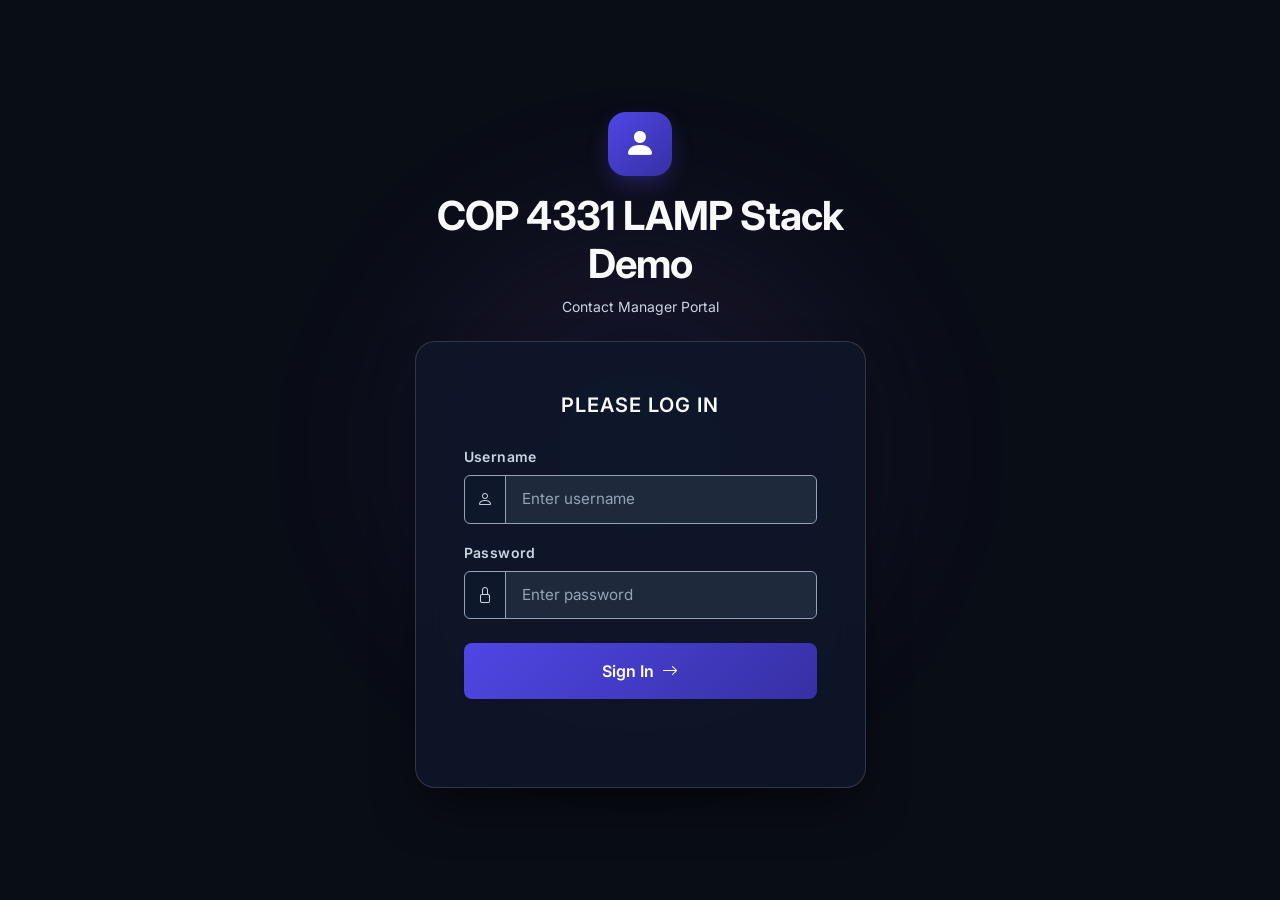
==== admin.html @ c9f76a24 "Added admin controls" ====
<!DOCTYPE html>
<html lang="en" data-bs-theme="dark">
<head>
    <meta charset="UTF-8">
    <meta name="viewport" content="width=device-width, initial-scale=1.0">
    <title>User Administration | COP 4331</title>
    <link rel="preconnect" href="https://fonts.googleapis.com">
    <link rel="preconnect" href="https://fonts.gstatic.com" crossorigin>
    <link href="https://fonts.googleapis.com/css2?family=Inter:wght@300;400;500;600;700&amp;display=swap" rel="stylesheet">
    <link href="https://cdn.jsdelivr.net/npm/bootstrap@5.3.3/dist/css/bootstrap.min.css" rel="stylesheet">
    <link href="https://cdn.jsdelivr.net/npm/bootstrap-icons@1.11.3/font/bootstrap-icons.min.css" rel="stylesheet">
    <link rel="alternate icon" href="favicon.ico">
    <link href="css/styles.css" rel="stylesheet">
    <script src="js/admin.js" defer></script>
</head>
<body class="py-4 py-md-5">
    <div class="background-glow"></div>
    <main class="container">
        <header class="d-flex flex-column flex-md-row align-items-center justify-content-between mb-4 pb-3 border-bottom border-secondary-subtle gap-3">
            <div class="d-flex align-items-center gap-3">
                <div class="app-icon-wrapper-sm"><i class="bi bi-shield-lock-fill"></i></div>
                <div>
                    <h1 id="title" class="h3 fw-bold mb-0">User Administration</h1>
                    <span class="small text-secondary-contrast">Signed in as <strong id="adminName"></strong></span>
                </div>
            </div>
            <div class="d-flex gap-2">
                <a href="contact.html" class="btn btn-outline-light btn-sm rounded-pill px-3">
                    <i class="bi bi-arrow-left me-1"></i> Contacts
                </a>
                <button id="adminLogout" type="button" class="btn btn-outline-danger btn-sm rounded-pill px-3">
                    <i class="bi bi-box-arrow-right me-1"></i> Log Out
                </button>
            </div>
        </header>

        <section class="card glass-card shadow-lg border-0 p-4 mb-4">
            <div class="card-body p-0">
                <h2 class="h5 fw-bold mb-3"><i class="bi bi-person-plus-fill text-primary me-2"></i>Create Administrator</h2>
                <form id="createAdminForm" class="row g-3">
                    <div class="col-12 col-md-6">
                        <label for="adminFirstName" class="form-label form-label-contrast">First name</label>
                        <input id="adminFirstName" class="form-control" maxlength="50" required>
                    </div>
                    <div class="col-12 col-md-6">
                        <label for="adminLastName" class="form-label form-label-contrast">Last name</label>
                        <input id="adminLastName" class="form-control" maxlength="50" required>
                    </div>
                    <div class="col-12 col-md-6">
                        <label for="adminUsername" class="form-label form-label-contrast">Username</label>
                        <input id="adminUsername" class="form-control" maxlength="50" autocomplete="off" required>
                    </div>
                    <div class="col-12 col-md-6">
                        <label for="adminPassword" class="form-label form-label-contrast">Temporary password</label>
                        <input id="adminPassword" type="password" class="form-control" minlength="8" autocomplete="new-password" required>
                    </div>
                    <div class="col-12 d-flex flex-column flex-sm-row align-items-sm-center gap-3">
                        <button type="submit" class="btn btn-success px-4">
                            <i class="bi bi-person-plus me-1"></i> Create Admin
                        </button>
                        <span id="adminResult" class="small fw-semibold" aria-live="polite"></span>
                    </div>
                </form>
            </div>
        </section>

        <section class="card glass-card shadow-lg border-0 p-4">
            <div class="card-body p-0">
                <h2 class="h5 fw-bold mb-3"><i class="bi bi-people-fill text-primary me-2"></i>Users</h2>
                <div class="table-responsive">
                    <table class="table table-dark table-hover align-middle mb-0">
                        <thead>
                            <tr>
                                <th scope="col">Name</th>
                                <th scope="col">Username</th>
                                <th scope="col">Role</th>
                                <th scope="col">Status</th>
                                <th scope="col">Actions</th>
                            </tr>
                        </thead>
                        <tbody id="userRows"></tbody>
                    </table>
                </div>
            </div>
        </section>
    </main>
</body>
</html>
---- css/styles.css ----
/* ============================================================
   WCAG 2.1 AA / AAA Compliant Modern Theme Styles
   ============================================================ */

:root {
    --app-font: 'Inter', system-ui, -apple-system, sans-serif;
    
    /* WCAG AA/AAA Compliant Palette Tokens */
    --bg-dark: #090d16;
    --bg-card: #0f172a;
    --bg-section: #1e293b;
    --bg-input: #1e293b;

    /* High Contrast Text Tokens */
    --text-primary: #f8fafc;       /* 17.8:1 contrast on card */
    --text-secondary: #cbd5e1;     /* 12.0:1 contrast on card / 9.8:1 on section */
    --text-muted: #94a3b8;         /* 5.7:1 contrast on section */
    
    /* High Contrast Feedback Colors */
    --color-error: #f87171;         /* 6.45:1 contrast on card */
    --color-success: #34d399;       /* 9.29:1 contrast on card */
    --color-info: #38bdf8;          /* 6.83:1 contrast on section */
    
    /* Button Gradients meeting >= 4.5:1 contrast against #ffffff text */
    --primary-gradient: linear-gradient(135deg, #4f46e5 0%, #3730a3 100%);
    --success-gradient: linear-gradient(135deg, #059669 0%, #047857 100%);
}

body {
    font-family: var(--app-font);
    background: var(--bg-dark);
    color: var(--text-primary);
    min-height: 100vh;
    position: relative;
    overflow-x: hidden;
}

/* Background Ambient Glow Effects */
.background-glow {
    position: fixed;
    top: 50%;
    left: 50%;
    transform: translate(-50%, -50%);
    width: 650px;
    height: 650px;
    background: radial-gradient(circle, rgba(99, 102, 241, 0.12) 0%, rgba(168, 85, 247, 0.06) 40%, transparent 70%);
    z-index: -1;
    pointer-events: none;
    filter: blur(50px);
}

/* Typography & Titles */
#title {
    font-family: var(--app-font);
    color: var(--text-primary) !important;
    letter-spacing: -0.02em;
}

.text-secondary-contrast {
    color: var(--text-secondary) !important;
}

.form-label-contrast {
    color: var(--text-secondary) !important;
    font-weight: 600;
    letter-spacing: 0.03em;
}

/* App Icon Badges */
.app-icon-wrapper {
    width: 64px;
    height: 64px;
    border-radius: 18px;
    background: var(--primary-gradient);
    display: flex;
    align-items: center;
    justify-content: center;
    font-size: 2rem;
    color: #ffffff;
    box-shadow: 0 10px 25px -5px rgba(79, 70, 229, 0.4);
}

.app-icon-wrapper-sm {
    width: 42px;
    height: 42px;
    border-radius: 12px;
    background: var(--primary-gradient);
    display: flex;
    align-items: center;
    justify-content: center;
    font-size: 1.25rem;
    color: #ffffff;
    box-shadow: 0 4px 14px rgba(79, 70, 229, 0.3);
}

/* Glassmorphism Cards */
.glass-card {
    background: rgba(15, 23, 42, 0.85) !important;
    backdrop-filter: blur(16px);
    -webkit-backdrop-filter: blur(16px);
    border: 1px solid rgba(255, 255, 255, 0.15) !important;
    border-radius: 1.25rem !important;
    box-shadow: 0 25px 50px -12px rgba(0, 0, 0, 0.6) !important;
}

.section-card {
    background: var(--bg-section) !important;
    border: 1px solid rgba(255, 255, 255, 0.12) !important;
}

/* Form Controls, Inputs & High Contrast Placeholders */
.form-control {
    background-color: var(--bg-input) !important;
    color: var(--text-primary) !important;
    border: 1px solid var(--text-muted) !important;
    font-family: var(--app-font);
    padding: 0.75rem 1rem;
    font-size: 0.95rem;
}

.form-control::placeholder {
    color: var(--text-muted) !important;
    opacity: 1 !important; /* 5.71:1 contrast ratio */
}

.form-control:focus {
    box-shadow: 0 0 0 3px rgba(129, 140, 248, 0.35) !important;
    border-color: #818cf8 !important;
}

.input-group-text {
    background-color: #0f172a !important;
    color: var(--text-secondary) !important;
    border: 1px solid var(--text-muted) !important;
}

/* WCAG Compliant Button Styles */
.btn {
    font-family: var(--app-font);
    transition: all 0.2s ease-in-out;
}

.btn-primary {
    background: var(--primary-gradient) !important;
    color: #ffffff !important; /* 9.9:1 contrast ratio */
    border: none;
    box-shadow: 0 4px 14px rgba(55, 48, 163, 0.4);
}

.btn-primary:hover {
    transform: translateY(-1px);
    box-shadow: 0 6px 20px rgba(55, 48, 163, 0.6);
    background: linear-gradient(135deg, #3730a3 0%, #312e81 100%) !important;
}

.btn-success {
    background: var(--success-gradient) !important;
    color: #ffffff !important; /* 5.48:1 contrast ratio */
    border: none;
    box-shadow: 0 4px 14px rgba(4, 120, 87, 0.4);
}

.btn-success:hover {
    transform: translateY(-1px);
    box-shadow: 0 6px 20px rgba(4, 120, 87, 0.6);
    background: linear-gradient(135deg, #047857 0%, #065f46 100%) !important;
}

.btn-outline-danger {
    color: var(--color-error) !important; /* 5.29:1 contrast ratio */
    border-color: var(--color-error) !important;
    background: transparent;
}

.btn-outline-danger:hover {
    color: #ffffff !important;
    background-color: #b91c1c !important;
    border-color: #b91c1c !important;
}

/* Feedback Message Contrast Overrides */
#inner-title {
    color: var(--text-primary);
    letter-spacing: 0.05em;
}

#loginResult {
    display: inline-block;
    color: var(--color-error) !important; /* 6.45:1 contrast */
}

#contactAddResult {
    display: inline-block;
}

#contactAddResult.text-success, .text-success-wcag {
    color: var(--color-success) !important; /* 9.29:1 contrast */
}

#contactAddResult.text-danger, .text-danger-wcag {
    color: var(--color-error) !important; /* 6.45:1 contrast */
}

#contactSearchResult, .text-info-wcag {
    display: inline-block;
    color: var(--color-info) !important; /* 6.83:1 contrast */
}

#contactList {
    word-break: break-word;
}
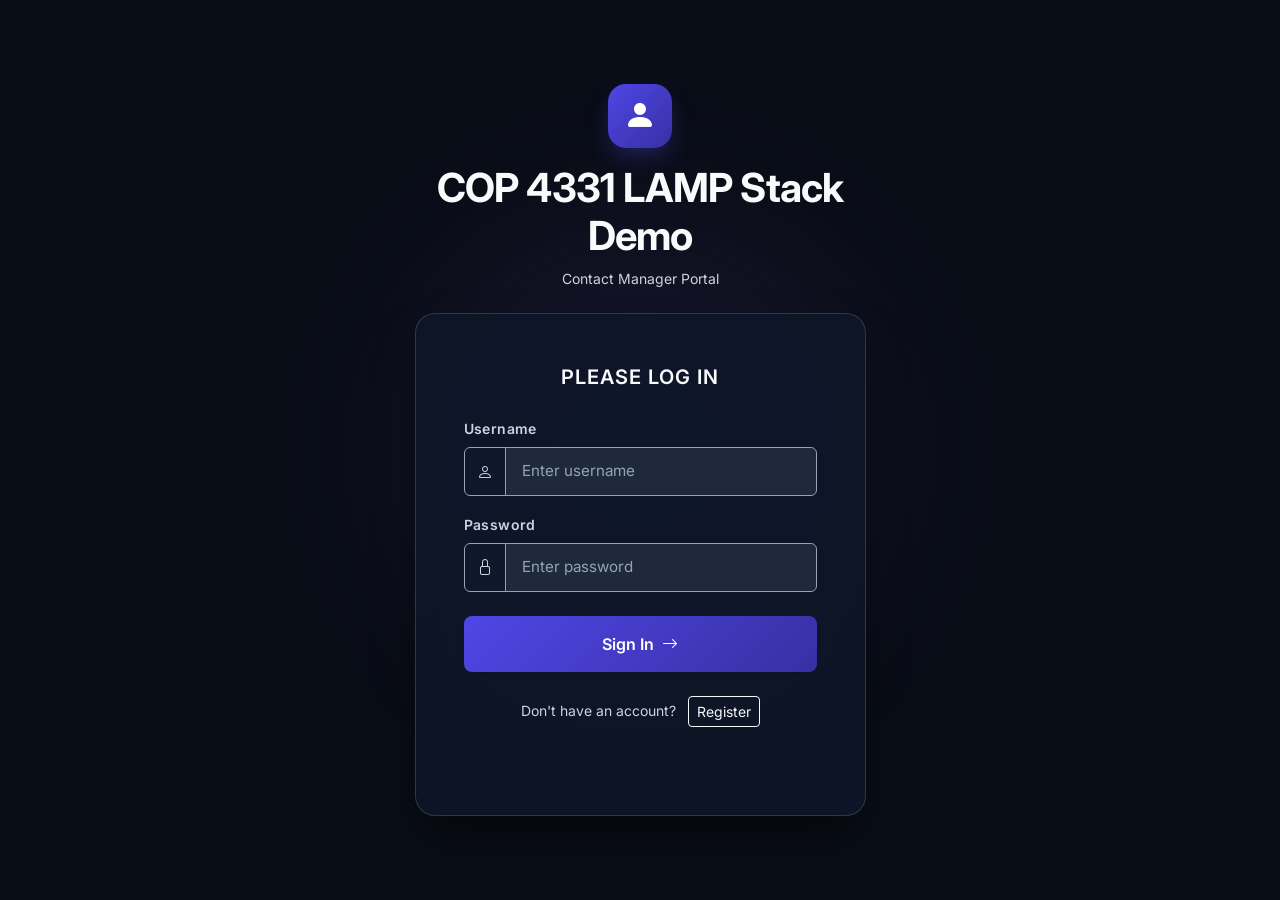
==== commit 8cb49ae5: "Update admin controls and user entry viewing" ====
--- a/admin.html
+++ b/admin.html
@@ -11,7 +11,7 @@
     <link href="https://cdn.jsdelivr.net/npm/bootstrap-icons@1.11.3/font/bootstrap-icons.min.css" rel="stylesheet">
     <link rel="alternate icon" href="favicon.ico">
     <link href="css/styles.css" rel="stylesheet">
-    <script src="js/admin.js" defer></script>
+    <script src="js/admin.js?v=2" defer></script>
 </head>
 <body class="py-4 py-md-5">
     <div class="background-glow"></div>
@@ -67,6 +67,14 @@
         <section class="card glass-card shadow-lg border-0 p-4">
             <div class="card-body p-0">
                 <h2 class="h5 fw-bold mb-3"><i class="bi bi-people-fill text-primary me-2"></i>Users</h2>
+		<div id="adminActionPanel" class="alert alert-secondary d-none mb-3" role="alert">
+    			<div class="d-flex justify-content-between align-items-center mb-3">
+        			<strong id="adminActionTitle">Admin Action</strong>
+        			<button type="button" id="cancelAdminAction" class="btn-close" aria-label="Close"></button>
+    			</div>
+
+		    <div id="adminActionContent"></div>
+		</div>
                 <div class="table-responsive">
                     <table class="table table-dark table-hover align-middle mb-0">
                         <thead>
